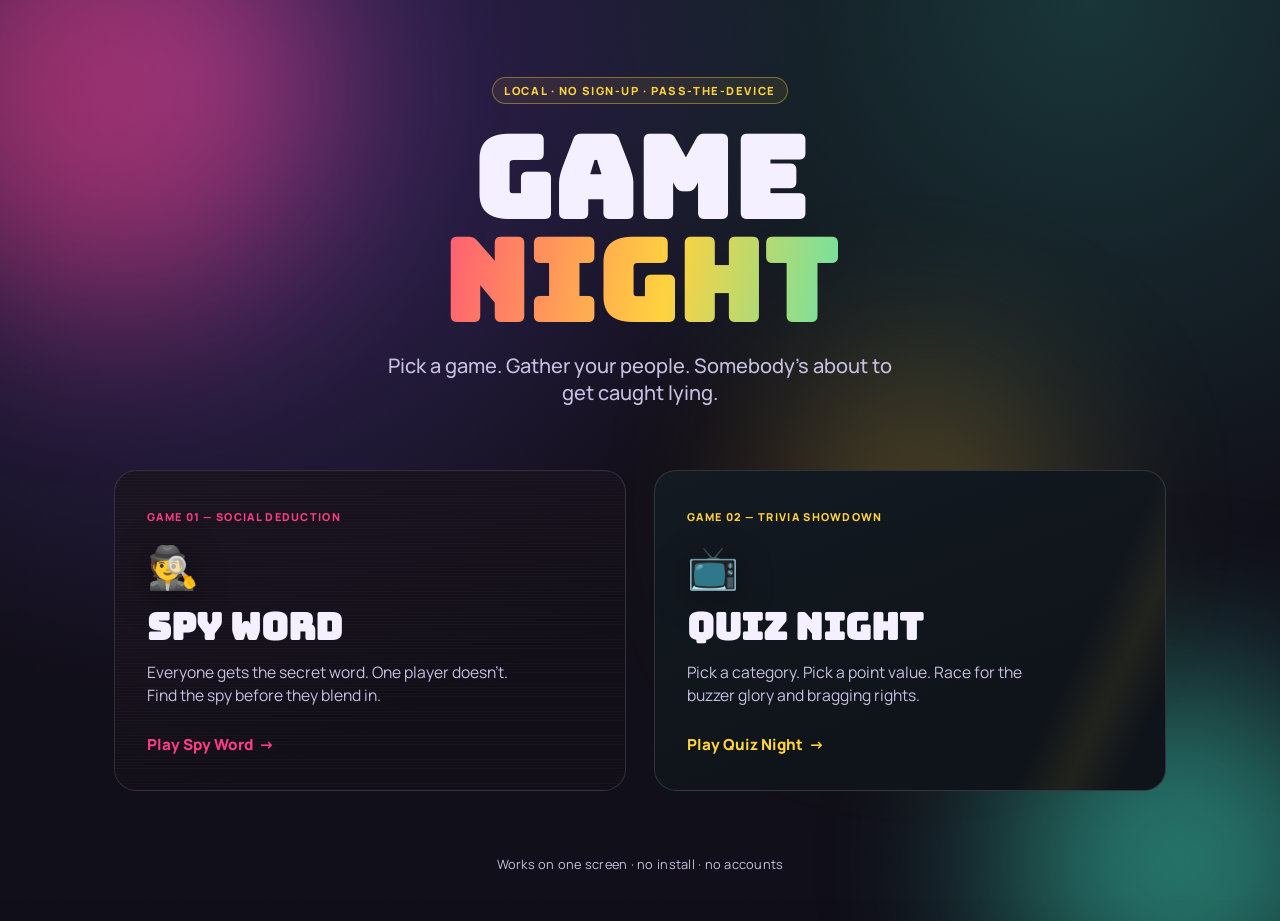
==== index.html @ 62aeed28 "Initial commit" ====
<!DOCTYPE html>
<html lang="en">
<head>
<meta charset="UTF-8">
<meta name="viewport" content="width=device-width, initial-scale=1.0">
<title>Game Night</title>
<link rel="icon" href="data:image/svg+xml,<svg xmlns=%22http://www.w3.org/2000/svg%22 viewBox=%220 0 100 100%22><text y=%22.9em%22 font-size=%2290%22>🎉</text></svg>">
<link rel="preconnect" href="https://fonts.googleapis.com">
<link rel="preconnect" href="https://fonts.gstatic.com" crossorigin>
<link href="https://fonts.googleapis.com/css2?family=Bungee&family=Manrope:wght@400;500;700;800&display=swap" rel="stylesheet">
<link rel="stylesheet" href="css/style.css">
</head>
<body>

<div class="noise-overlay"></div>
<div class="glow glow-a"></div>
<div class="glow glow-b"></div>
<div class="glow glow-c"></div>

<main class="home">
  <header class="home-header">
    <div class="badge">LOCAL &middot; NO SIGN-UP &middot; PASS-THE-DEVICE</div>
    <h1 class="home-title">
      <span class="line line-1">GAME</span>
      <span class="line line-2">NIGHT</span>
    </h1>
    <p class="home-tagline">Pick a game. Gather your people. Somebody's about to get caught lying.</p>
  </header>

  <section class="game-grid">
    <a class="game-card card-spy" href="spy.html">
      <div class="card-glow"></div>
      <span class="card-kicker">GAME 01 &mdash; SOCIAL DEDUCTION</span>
      <span class="card-icon" aria-hidden="true">🕵️</span>
      <h2 class="card-title">Spy Word</h2>
      <p class="card-desc">Everyone gets the secret word. One player doesn't. Find the spy before they blend in.</p>
      <span class="card-cta">Play Spy Word <span class="arrow">→</span></span>
      <div class="card-deco spy-scanline"></div>
    </a>

    <a class="game-card card-quiz" href="quiz.html">
      <div class="card-glow"></div>
      <span class="card-kicker">GAME 02 &mdash; TRIVIA SHOWDOWN</span>
      <span class="card-icon" aria-hidden="true">📺</span>
      <h2 class="card-title">Quiz Night</h2>
      <p class="card-desc">Pick a category. Pick a point value. Race for the buzzer glory and bragging rights.</p>
      <span class="card-cta">Play Quiz Night <span class="arrow">→</span></span>
      <div class="card-deco quiz-shine"></div>
    </a>
  </section>

  <footer class="home-footer">Works on one screen &middot; no install &middot; no accounts</footer>
</main>

</body>
</html>
---- css/style.css ----
:root{
  --ink:#100e18;
  --ink-2:#17131f;
  --paper:#f4f0ff;
  --paper-dim:#c7bfe0;
  --magenta:#ff3d81;
  --gold:#ffd23f;
  --cyan:#3ee6c4;
  --violet:#8a5cff;
  --border:rgba(244,240,255,0.14);
  --radius:22px;
  --font-display:"Bungee", system-ui, sans-serif;
  --font-body:"Manrope", system-ui, sans-serif;
}

*,*::before,*::after{box-sizing:border-box;}
html,body{margin:0;padding:0;}
body{
  min-height:100vh;
  background:
    radial-gradient(circle at 15% 8%, rgba(138,92,255,0.35), transparent 45%),
    radial-gradient(circle at 85% 0%, rgba(62,230,196,0.18), transparent 40%),
    var(--ink);
  color:var(--paper);
  font-family:var(--font-body);
  overflow-x:hidden;
  position:relative;
}

a{color:inherit;text-decoration:none;}
button{font-family:inherit;}

.noise-overlay{
  position:fixed;inset:0;pointer-events:none;z-index:1;opacity:0.05;mix-blend-mode:overlay;
  background-image:url("data:image/svg+xml,%3Csvg xmlns='http://www.w3.org/2000/svg' width='120' height='120'%3E%3Cfilter id='n'%3E%3CfeTurbulence type='fractalNoise' baseFrequency='0.9' numOctaves='2' stitchTiles='stitch'/%3E%3C/filter%3E%3Crect width='100%25' height='100%25' filter='url(%23n)'/%3E%3C/svg%3E");
}

.glow{position:fixed;border-radius:50%;filter:blur(90px);pointer-events:none;z-index:0;opacity:0.5;}
.glow-a{width:420px;height:420px;background:var(--magenta);top:-120px;left:-100px;animation:drift 14s ease-in-out infinite;}
.glow-b{width:360px;height:360px;background:var(--cyan);bottom:-140px;right:-80px;animation:drift 18s ease-in-out infinite reverse;}
.glow-c{width:300px;height:300px;background:var(--gold);top:40%;left:60%;opacity:0.25;animation:drift 22s ease-in-out infinite;}

@keyframes drift{
  0%,100%{transform:translate(0,0) scale(1);}
  50%{transform:translate(30px,-20px) scale(1.08);}
}

/* ---------- Home ---------- */
.home{
  position:relative;z-index:2;
  max-width:1100px;margin:0 auto;
  padding:clamp(2rem,6vw,5rem) 1.5rem 3rem;
  display:flex;flex-direction:column;align-items:center;
  min-height:100vh;
}

.home-header{text-align:center;margin-bottom:clamp(2.5rem,6vw,4rem);}

.badge{
  display:inline-block;
  font-size:0.7rem;letter-spacing:0.14em;font-weight:800;
  color:var(--gold);
  border:1px solid rgba(255,210,63,0.4);
  background:rgba(255,210,63,0.08);
  padding:0.45em 1em;border-radius:999px;
  margin-bottom:1.5rem;
  animation:fadeUp 0.7s ease both;
}

.home-title{
  font-family:var(--font-display);
  font-size:clamp(3.2rem,12vw,7rem);
  line-height:0.92;
  margin:0 0 1.1rem;
  letter-spacing:0.01em;
}
.home-title .line{display:block;}
.line-1{
  color:var(--paper);
  animation:fadeUp 0.7s ease 0.05s both;
}
.line-2{
  background:linear-gradient(100deg,var(--magenta),var(--gold) 55%,var(--cyan));
  -webkit-background-clip:text;background-clip:text;color:transparent;
  animation:fadeUp 0.7s ease 0.15s both;
}

.home-tagline{
  font-size:clamp(1rem,2.2vw,1.25rem);
  color:var(--paper-dim);
  max-width:520px;margin:0 auto;
  font-weight:500;
  animation:fadeUp 0.7s ease 0.25s both;
}

.game-grid{
  display:grid;
  grid-template-columns:repeat(auto-fit,minmax(300px,1fr));
  gap:1.75rem;
  width:100%;
  animation:fadeUp 0.8s ease 0.35s both;
}

.game-card{
  position:relative;
  overflow:hidden;
  border-radius:var(--radius);
  border:1px solid var(--border);
  padding:2.4rem 2rem 2.2rem;
  display:flex;flex-direction:column;align-items:flex-start;
  min-height:300px;
  transition:transform 0.35s cubic-bezier(.2,.8,.2,1), border-color 0.35s;
  background:var(--ink-2);
}

.game-card:hover, .game-card:focus-visible{
  transform:translateY(-8px) rotate(-0.3deg);
}

.card-glow{
  position:absolute;inset:-40%;
  opacity:0;transition:opacity 0.4s;
  pointer-events:none;
}
.game-card:hover .card-glow{opacity:1;}

.card-spy{background:linear-gradient(160deg,#1a1420 0%,#120e18 70%);}
.card-spy:hover{border-color:rgba(255,61,129,0.55);box-shadow:0 20px 60px -20px rgba(255,61,129,0.4);}
.card-spy .card-glow{background:radial-gradient(circle at 30% 20%, rgba(255,61,129,0.35), transparent 60%);}
.card-spy .card-kicker{color:var(--magenta);}

.card-quiz{background:linear-gradient(160deg,#141a22 0%,#0f141a 70%);}
.card-quiz:hover{border-color:rgba(255,210,63,0.55);box-shadow:0 20px 60px -20px rgba(255,210,63,0.35);}
.card-quiz .card-glow{background:radial-gradient(circle at 75% 15%, rgba(255,210,63,0.3), transparent 60%);}
.card-quiz .card-kicker{color:var(--gold);}

.card-kicker{
  font-size:0.68rem;font-weight:800;letter-spacing:0.12em;
  position:relative;z-index:2;
}
.card-icon{font-size:2.6rem;margin:0.9rem 0 0.5rem;position:relative;z-index:2;filter:drop-shadow(0 6px 18px rgba(0,0,0,0.4));}
.card-title{
  font-family:var(--font-display);
  font-size:clamp(1.7rem,3.4vw,2.3rem);
  margin:0 0 0.6rem;
  position:relative;z-index:2;
}
.card-desc{
  color:var(--paper-dim);
  font-size:0.98rem;line-height:1.5;
  margin:0 0 1.6rem;
  position:relative;z-index:2;
  max-width:38ch;
}
.card-cta{
  margin-top:auto;
  font-weight:800;font-size:0.95rem;
  display:inline-flex;align-items:center;gap:0.4em;
  position:relative;z-index:2;
}
.card-spy .card-cta{color:var(--magenta);}
.card-quiz .card-cta{color:var(--gold);}
.arrow{transition:transform 0.3s;}
.game-card:hover .arrow{transform:translateX(6px);}

.card-deco{position:absolute;pointer-events:none;z-index:1;}
.spy-scanline{
  inset:0;
  background:repeating-linear-gradient(180deg, rgba(255,255,255,0.02) 0px, rgba(255,255,255,0.02) 1px, transparent 1px, transparent 3px);
}
.quiz-shine{
  top:-60%;right:-30%;width:70%;height:220%;
  background:linear-gradient(100deg, transparent 40%, rgba(255,210,63,0.08) 50%, transparent 60%);
  transform:rotate(15deg);
}

.home-footer{
  margin-top:clamp(2.5rem,6vw,4rem);
  font-size:0.8rem;color:var(--paper-dim);
  opacity:0.7;letter-spacing:0.02em;
  animation:fadeUp 0.9s ease 0.45s both;
}

@keyframes fadeUp{
  from{opacity:0;transform:translateY(16px);}
  to{opacity:1;transform:translateY(0);}
}

@media (max-width:520px){
  .badge{font-size:0.62rem;}
}
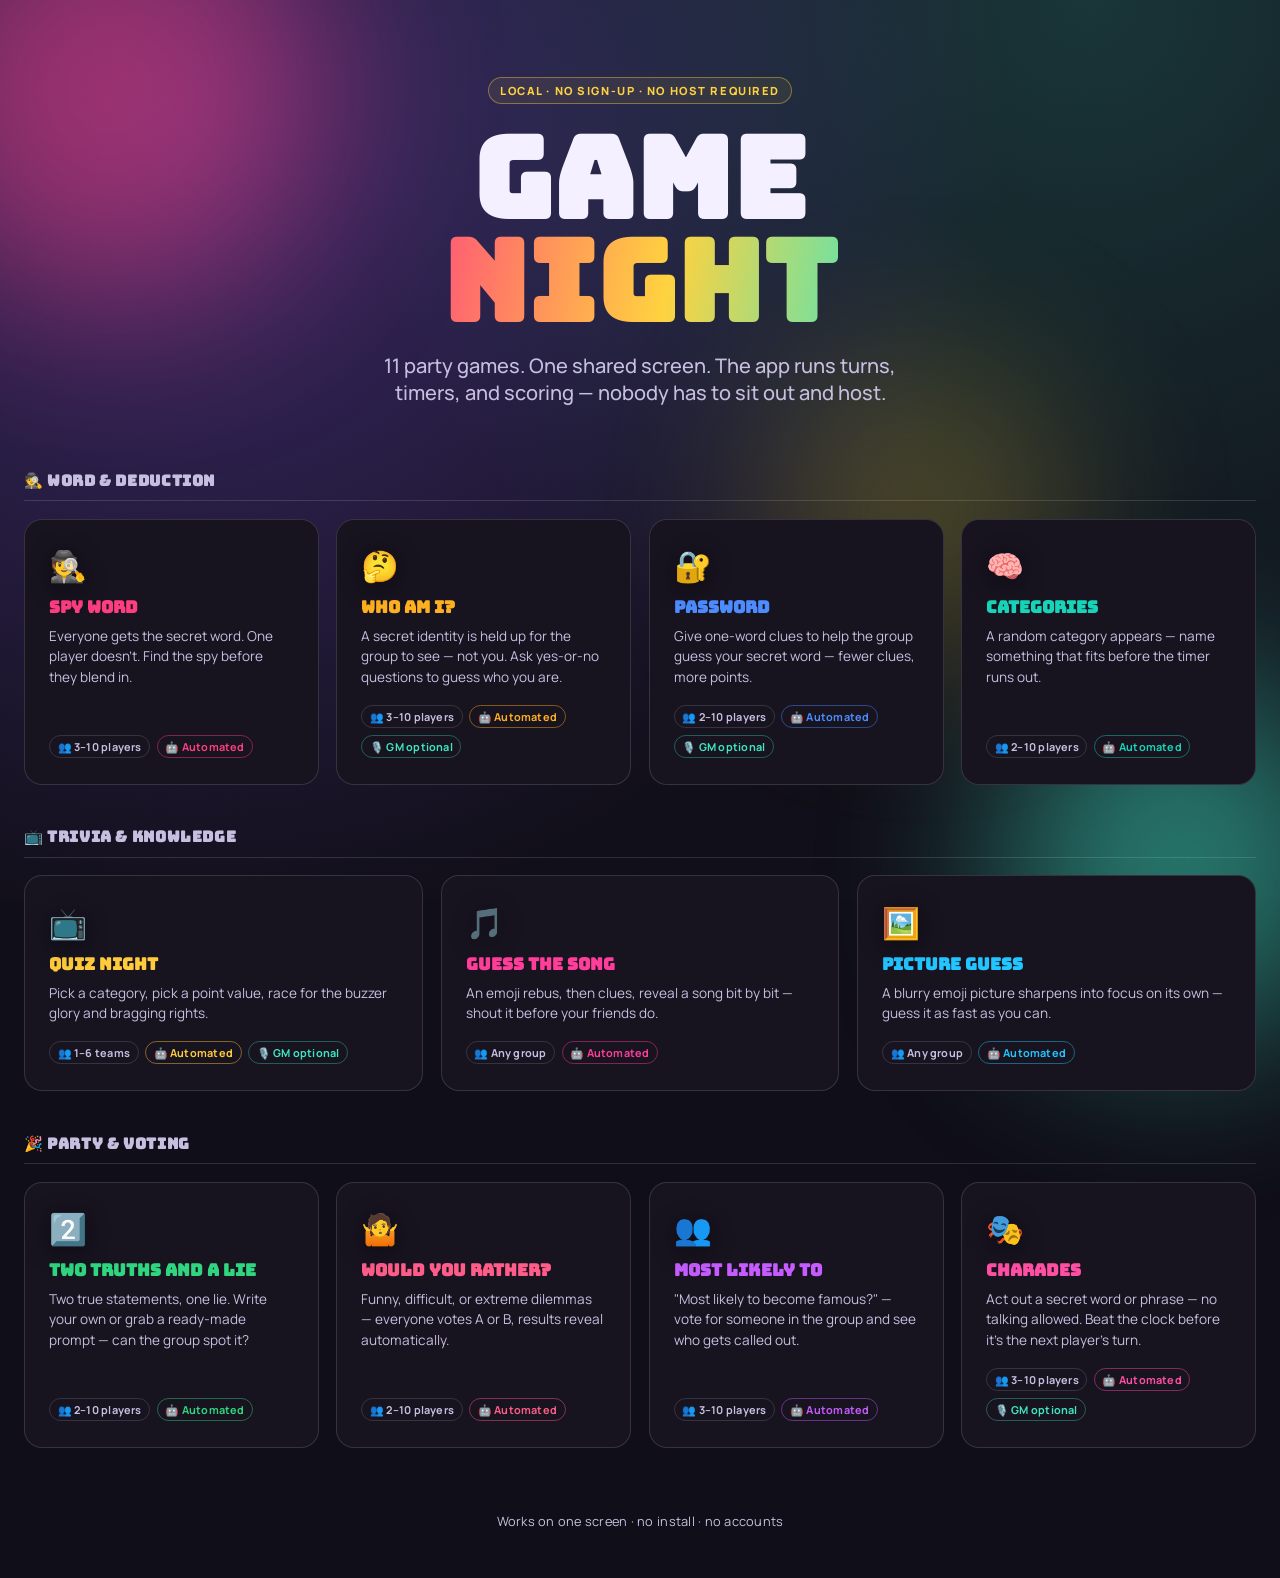
==== commit 74d49906: "Add 9 party games, shared UI, and assets Adds nine new party games (Who Am I, Password, Categories, " ====
--- a/index.html
+++ b/index.html
@@ -19,34 +19,145 @@
 
 <main class="home">
   <header class="home-header">
-    <div class="badge">LOCAL &middot; NO SIGN-UP &middot; PASS-THE-DEVICE</div>
+    <div class="badge">LOCAL &middot; NO SIGN-UP &middot; NO HOST REQUIRED</div>
     <h1 class="home-title">
       <span class="line line-1">GAME</span>
       <span class="line line-2">NIGHT</span>
     </h1>
-    <p class="home-tagline">Pick a game. Gather your people. Somebody's about to get caught lying.</p>
+    <p class="home-tagline">11 party games. One shared screen. The app runs turns, timers, and scoring &mdash; nobody has to sit out and host.</p>
   </header>
 
-  <section class="game-grid">
-    <a class="game-card card-spy" href="spy.html">
-      <div class="card-glow"></div>
-      <span class="card-kicker">GAME 01 &mdash; SOCIAL DEDUCTION</span>
-      <span class="card-icon" aria-hidden="true">🕵️</span>
-      <h2 class="card-title">Spy Word</h2>
-      <p class="card-desc">Everyone gets the secret word. One player doesn't. Find the spy before they blend in.</p>
-      <span class="card-cta">Play Spy Word <span class="arrow">→</span></span>
-      <div class="card-deco spy-scanline"></div>
-    </a>
+  <section class="game-groups">
 
-    <a class="game-card card-quiz" href="quiz.html">
-      <div class="card-glow"></div>
-      <span class="card-kicker">GAME 02 &mdash; TRIVIA SHOWDOWN</span>
-      <span class="card-icon" aria-hidden="true">📺</span>
-      <h2 class="card-title">Quiz Night</h2>
-      <p class="card-desc">Pick a category. Pick a point value. Race for the buzzer glory and bragging rights.</p>
-      <span class="card-cta">Play Quiz Night <span class="arrow">→</span></span>
-      <div class="card-deco quiz-shine"></div>
-    </a>
+    <div class="game-group">
+      <h2 class="game-group-label">🕵️ Word &amp; Deduction</h2>
+      <div class="game-grid">
+        <a class="game-card" href="spy.html" style="--card-accent:#ff3d81">
+          <span class="card-icon" aria-hidden="true">🕵️</span>
+          <h3 class="card-title">Spy Word</h3>
+          <p class="card-desc">Everyone gets the secret word. One player doesn't. Find the spy before they blend in.</p>
+          <div class="card-meta">
+            <span class="meta-chip">👥 3&ndash;10 players</span>
+            <span class="meta-chip meta-auto">🤖 Automated</span>
+          </div>
+        </a>
+
+        <a class="game-card" href="whoami.html" style="--card-accent:#ffb020">
+          <span class="card-icon" aria-hidden="true">🤔</span>
+          <h3 class="card-title">Who Am I?</h3>
+          <p class="card-desc">A secret identity is held up for the group to see &mdash; not you. Ask yes-or-no questions to guess who you are.</p>
+          <div class="card-meta">
+            <span class="meta-chip">👥 3&ndash;10 players</span>
+            <span class="meta-chip meta-auto">🤖 Automated</span>
+            <span class="meta-chip meta-gm">🎙️ GM optional</span>
+          </div>
+        </a>
+
+        <a class="game-card" href="password.html" style="--card-accent:#4d8cff">
+          <span class="card-icon" aria-hidden="true">🔐</span>
+          <h3 class="card-title">Password</h3>
+          <p class="card-desc">Give one-word clues to help the group guess your secret word &mdash; fewer clues, more points.</p>
+          <div class="card-meta">
+            <span class="meta-chip">👥 2&ndash;10 players</span>
+            <span class="meta-chip meta-auto">🤖 Automated</span>
+            <span class="meta-chip meta-gm">🎙️ GM optional</span>
+          </div>
+        </a>
+
+        <a class="game-card" href="categories.html" style="--card-accent:#17d4b8">
+          <span class="card-icon" aria-hidden="true">🧠</span>
+          <h3 class="card-title">Categories</h3>
+          <p class="card-desc">A random category appears &mdash; name something that fits before the timer runs out.</p>
+          <div class="card-meta">
+            <span class="meta-chip">👥 2&ndash;10 players</span>
+            <span class="meta-chip meta-auto">🤖 Automated</span>
+          </div>
+        </a>
+      </div>
+    </div>
+
+    <div class="game-group">
+      <h2 class="game-group-label">📺 Trivia &amp; Knowledge</h2>
+      <div class="game-grid">
+        <a class="game-card" href="quiz.html" style="--card-accent:#ffcb3c">
+          <span class="card-icon" aria-hidden="true">📺</span>
+          <h3 class="card-title">Quiz Night</h3>
+          <p class="card-desc">Pick a category, pick a point value, race for the buzzer glory and bragging rights.</p>
+          <div class="card-meta">
+            <span class="meta-chip">👥 1&ndash;6 teams</span>
+            <span class="meta-chip meta-auto">🤖 Automated</span>
+            <span class="meta-chip meta-gm">🎙️ GM optional</span>
+          </div>
+        </a>
+
+        <a class="game-card" href="guessthesong.html" style="--card-accent:#ff3d9a">
+          <span class="card-icon" aria-hidden="true">🎵</span>
+          <h3 class="card-title">Guess the Song</h3>
+          <p class="card-desc">An emoji rebus, then clues, reveal a song bit by bit &mdash; shout it before your friends do.</p>
+          <div class="card-meta">
+            <span class="meta-chip">👥 Any group</span>
+            <span class="meta-chip meta-auto">🤖 Automated</span>
+          </div>
+        </a>
+
+        <a class="game-card" href="pictureguess.html" style="--card-accent:#22c5ff">
+          <span class="card-icon" aria-hidden="true">🖼️</span>
+          <h3 class="card-title">Picture Guess</h3>
+          <p class="card-desc">A blurry emoji picture sharpens into focus on its own &mdash; guess it as fast as you can.</p>
+          <div class="card-meta">
+            <span class="meta-chip">👥 Any group</span>
+            <span class="meta-chip meta-auto">🤖 Automated</span>
+          </div>
+        </a>
+      </div>
+    </div>
+
+    <div class="game-group">
+      <h2 class="game-group-label">🎉 Party &amp; Voting</h2>
+      <div class="game-grid">
+        <a class="game-card" href="twotruths.html" style="--card-accent:#2fd67f">
+          <span class="card-icon" aria-hidden="true">2️⃣</span>
+          <h3 class="card-title">Two Truths and a Lie</h3>
+          <p class="card-desc">Two true statements, one lie. Write your own or grab a ready-made prompt &mdash; can the group spot it?</p>
+          <div class="card-meta">
+            <span class="meta-chip">👥 2&ndash;10 players</span>
+            <span class="meta-chip meta-auto">🤖 Automated</span>
+          </div>
+        </a>
+
+        <a class="game-card" href="wouldurather.html" style="--card-accent:#ff5c8a">
+          <span class="card-icon" aria-hidden="true">🤷</span>
+          <h3 class="card-title">Would You Rather?</h3>
+          <p class="card-desc">Funny, difficult, or extreme dilemmas &mdash; everyone votes A or B, results reveal automatically.</p>
+          <div class="card-meta">
+            <span class="meta-chip">👥 2&ndash;10 players</span>
+            <span class="meta-chip meta-auto">🤖 Automated</span>
+          </div>
+        </a>
+
+        <a class="game-card" href="mostlikely.html" style="--card-accent:#c65cff">
+          <span class="card-icon" aria-hidden="true">👥</span>
+          <h3 class="card-title">Most Likely To</h3>
+          <p class="card-desc">"Most likely to become famous?" &mdash; vote for someone in the group and see who gets called out.</p>
+          <div class="card-meta">
+            <span class="meta-chip">👥 3&ndash;10 players</span>
+            <span class="meta-chip meta-auto">🤖 Automated</span>
+          </div>
+        </a>
+
+        <a class="game-card" href="charades.html" style="--card-accent:#ff4fa3">
+          <span class="card-icon" aria-hidden="true">🎭</span>
+          <h3 class="card-title">Charades</h3>
+          <p class="card-desc">Act out a secret word or phrase &mdash; no talking allowed. Beat the clock before it's the next player's turn.</p>
+          <div class="card-meta">
+            <span class="meta-chip">👥 3&ndash;10 players</span>
+            <span class="meta-chip meta-auto">🤖 Automated</span>
+            <span class="meta-chip meta-gm">🎙️ GM optional</span>
+          </div>
+        </a>
+      </div>
+    </div>
+
   </section>
 
   <footer class="home-footer">Works on one screen &middot; no install &middot; no accounts</footer>
--- a/css/style.css
+++ b/css/style.css
@@ -48,7 +48,7 @@
 /* ---------- Home ---------- */
 .home{
   position:relative;z-index:2;
-  max-width:1100px;margin:0 auto;
+  max-width:1280px;margin:0 auto;
   padding:clamp(2rem,6vw,5rem) 1.5rem 3rem;
   display:flex;flex-direction:column;align-items:center;
   min-height:100vh;
@@ -93,86 +93,72 @@
   animation:fadeUp 0.7s ease 0.25s both;
 }
 
-.game-grid{
-  display:grid;
-  grid-template-columns:repeat(auto-fit,minmax(300px,1fr));
-  gap:1.75rem;
+.game-groups{
   width:100%;
+  display:flex;flex-direction:column;gap:2.6rem;
   animation:fadeUp 0.8s ease 0.35s both;
 }
 
+.game-group-label{
+  font-family:var(--font-display);
+  font-size:0.95rem;letter-spacing:0.04em;
+  color:var(--paper-dim);
+  margin:0 0 1.1rem;
+  padding-bottom:0.6rem;
+  border-bottom:1px solid var(--border);
+}
+
+.game-grid{
+  display:grid;
+  grid-template-columns:repeat(auto-fit,minmax(240px,1fr));
+  gap:1.1rem;
+  width:100%;
+}
+
 .game-card{
+  --card-accent:#ff3d81;
   position:relative;
   overflow:hidden;
-  border-radius:var(--radius);
+  border-radius:18px;
   border:1px solid var(--border);
-  padding:2.4rem 2rem 2.2rem;
+  padding:1.6rem 1.5rem;
   display:flex;flex-direction:column;align-items:flex-start;
-  min-height:300px;
-  transition:transform 0.35s cubic-bezier(.2,.8,.2,1), border-color 0.35s;
+  min-height:190px;
+  transition:transform 0.3s cubic-bezier(.2,.8,.2,1), border-color 0.3s, box-shadow 0.3s;
   background:var(--ink-2);
 }
 
 .game-card:hover, .game-card:focus-visible{
-  transform:translateY(-8px) rotate(-0.3deg);
+  transform:translateY(-5px);
+  border-color:color-mix(in srgb, var(--card-accent) 55%, transparent);
+  box-shadow:0 16px 40px -18px color-mix(in srgb, var(--card-accent) 55%, transparent);
 }
 
-.card-glow{
-  position:absolute;inset:-40%;
-  opacity:0;transition:opacity 0.4s;
-  pointer-events:none;
-}
-.game-card:hover .card-glow{opacity:1;}
-
-.card-spy{background:linear-gradient(160deg,#1a1420 0%,#120e18 70%);}
-.card-spy:hover{border-color:rgba(255,61,129,0.55);box-shadow:0 20px 60px -20px rgba(255,61,129,0.4);}
-.card-spy .card-glow{background:radial-gradient(circle at 30% 20%, rgba(255,61,129,0.35), transparent 60%);}
-.card-spy .card-kicker{color:var(--magenta);}
-
-.card-quiz{background:linear-gradient(160deg,#141a22 0%,#0f141a 70%);}
-.card-quiz:hover{border-color:rgba(255,210,63,0.55);box-shadow:0 20px 60px -20px rgba(255,210,63,0.35);}
-.card-quiz .card-glow{background:radial-gradient(circle at 75% 15%, rgba(255,210,63,0.3), transparent 60%);}
-.card-quiz .card-kicker{color:var(--gold);}
-
-.card-kicker{
-  font-size:0.68rem;font-weight:800;letter-spacing:0.12em;
-  position:relative;z-index:2;
-}
-.card-icon{font-size:2.6rem;margin:0.9rem 0 0.5rem;position:relative;z-index:2;filter:drop-shadow(0 6px 18px rgba(0,0,0,0.4));}
+.card-icon{font-size:1.9rem;margin:0 0 0.6rem;filter:drop-shadow(0 4px 12px rgba(0,0,0,0.4));}
 .card-title{
   font-family:var(--font-display);
-  font-size:clamp(1.7rem,3.4vw,2.3rem);
-  margin:0 0 0.6rem;
-  position:relative;z-index:2;
+  font-size:1.05rem;
+  margin:0 0 0.5rem;
+  color:var(--card-accent);
 }
 .card-desc{
   color:var(--paper-dim);
-  font-size:0.98rem;line-height:1.5;
-  margin:0 0 1.6rem;
-  position:relative;z-index:2;
-  max-width:38ch;
+  font-size:0.85rem;line-height:1.5;
+  margin:0 0 1.1rem;
 }
-.card-cta{
+.card-meta{
   margin-top:auto;
-  font-weight:800;font-size:0.95rem;
-  display:inline-flex;align-items:center;gap:0.4em;
-  position:relative;z-index:2;
+  display:flex;flex-wrap:wrap;gap:0.4rem;
 }
-.card-spy .card-cta{color:var(--magenta);}
-.card-quiz .card-cta{color:var(--gold);}
-.arrow{transition:transform 0.3s;}
-.game-card:hover .arrow{transform:translateX(6px);}
-
-.card-deco{position:absolute;pointer-events:none;z-index:1;}
-.spy-scanline{
-  inset:0;
-  background:repeating-linear-gradient(180deg, rgba(255,255,255,0.02) 0px, rgba(255,255,255,0.02) 1px, transparent 1px, transparent 3px);
+.meta-chip{
+  font-size:0.68rem;font-weight:700;letter-spacing:0.02em;
+  color:var(--paper-dim);
+  border:1px solid var(--border);
+  border-radius:999px;
+  padding:0.3em 0.7em;
 }
-.quiz-shine{
-  top:-60%;right:-30%;width:70%;height:220%;
-  background:linear-gradient(100deg, transparent 40%, rgba(255,210,63,0.08) 50%, transparent 60%);
-  transform:rotate(15deg);
-}
+.meta-chip.meta-auto{color:var(--card-accent);border-color:color-mix(in srgb, var(--card-accent) 45%, transparent);}
+.meta-chip.meta-gm{color:var(--cyan);border-color:rgba(62,230,196,0.35);}
 
 .home-footer{
   margin-top:clamp(2.5rem,6vw,4rem);
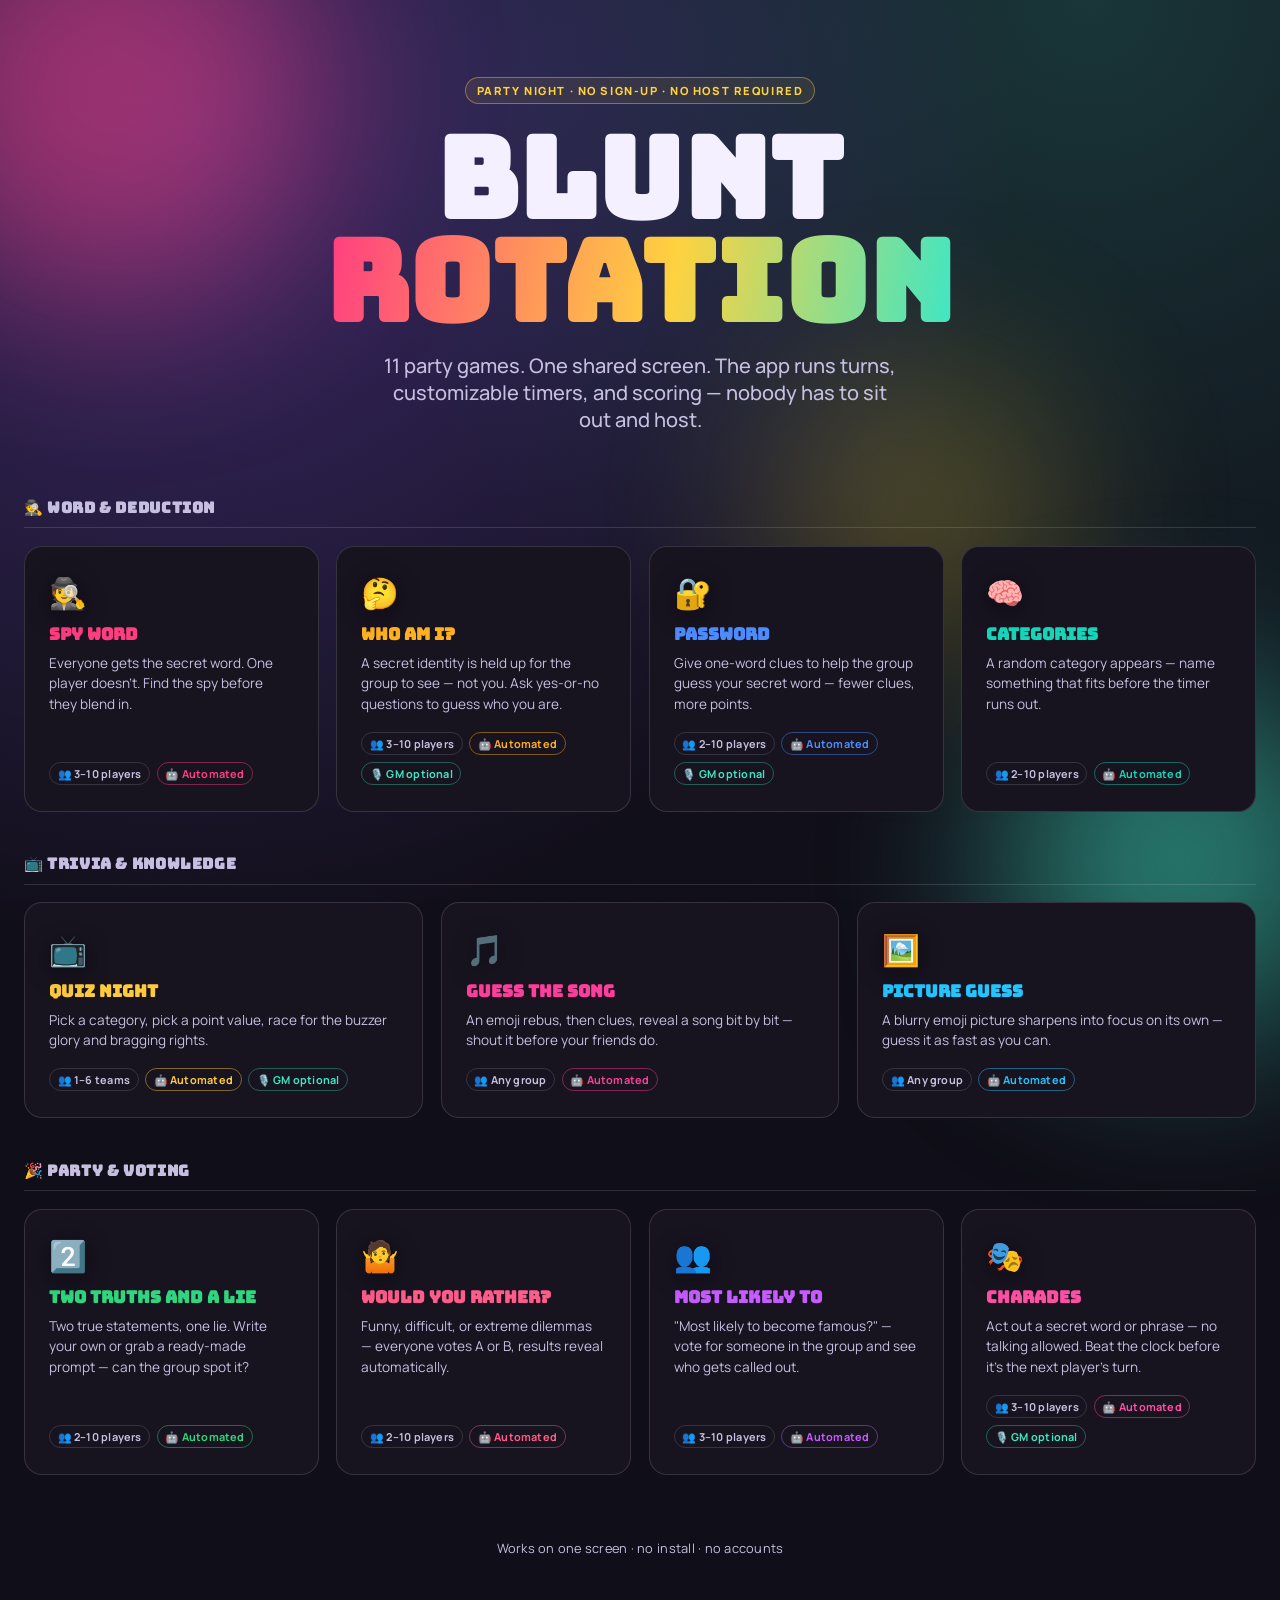
==== commit a6d83403: "Rename to Blunt Rotation Party Night; add universal customizable timer system Replaces every game's " ====
--- a/index.html
+++ b/index.html
@@ -3,7 +3,7 @@
 <head>
 <meta charset="UTF-8">
 <meta name="viewport" content="width=device-width, initial-scale=1.0">
-<title>Game Night</title>
+<title>Blunt Rotation Party Night</title>
 <link rel="icon" href="data:image/svg+xml,<svg xmlns=%22http://www.w3.org/2000/svg%22 viewBox=%220 0 100 100%22><text y=%22.9em%22 font-size=%2290%22>🎉</text></svg>">
 <link rel="preconnect" href="https://fonts.googleapis.com">
 <link rel="preconnect" href="https://fonts.gstatic.com" crossorigin>
@@ -19,12 +19,12 @@
 
 <main class="home">
   <header class="home-header">
-    <div class="badge">LOCAL &middot; NO SIGN-UP &middot; NO HOST REQUIRED</div>
+    <div class="badge">PARTY NIGHT &middot; NO SIGN-UP &middot; NO HOST REQUIRED</div>
     <h1 class="home-title">
-      <span class="line line-1">GAME</span>
-      <span class="line line-2">NIGHT</span>
+      <span class="line line-1">BLUNT</span>
+      <span class="line line-2">ROTATION</span>
     </h1>
-    <p class="home-tagline">11 party games. One shared screen. The app runs turns, timers, and scoring &mdash; nobody has to sit out and host.</p>
+    <p class="home-tagline">11 party games. One shared screen. The app runs turns, customizable timers, and scoring &mdash; nobody has to sit out and host.</p>
   </header>
 
   <section class="game-groups">
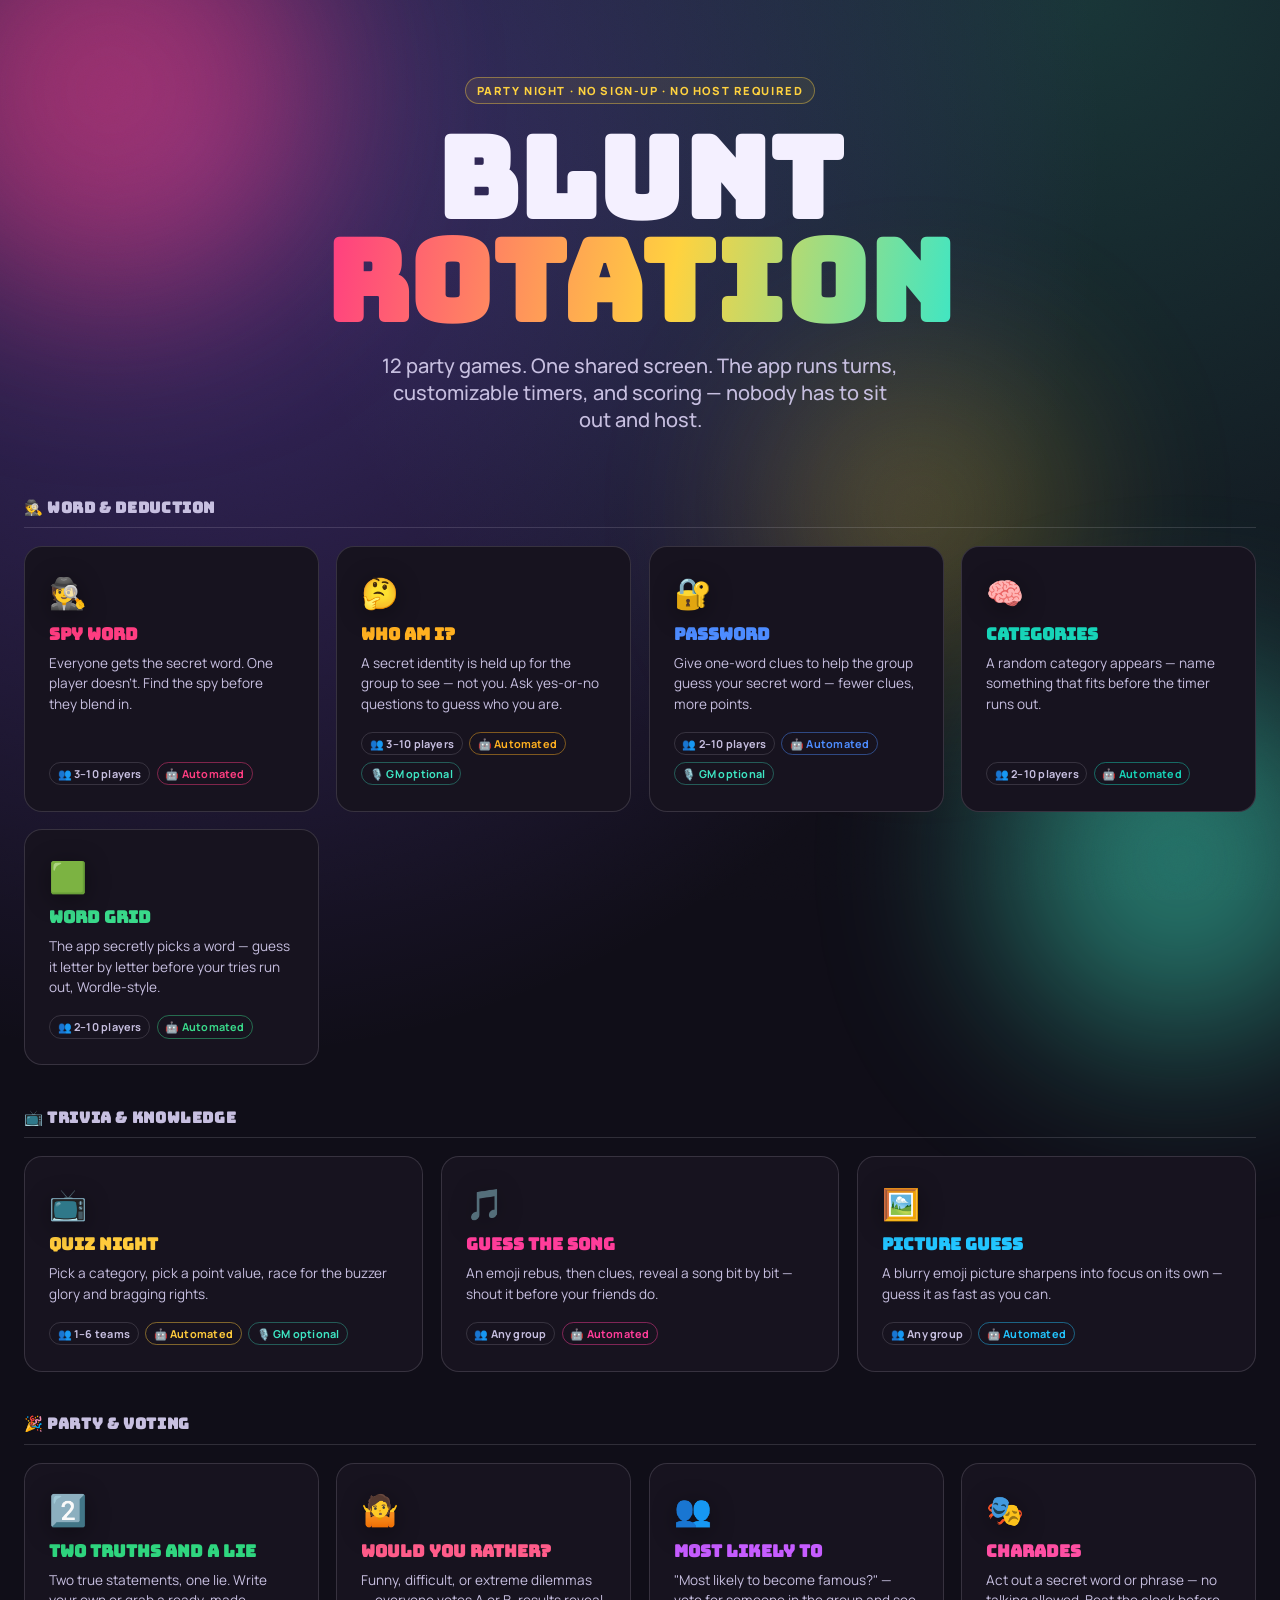
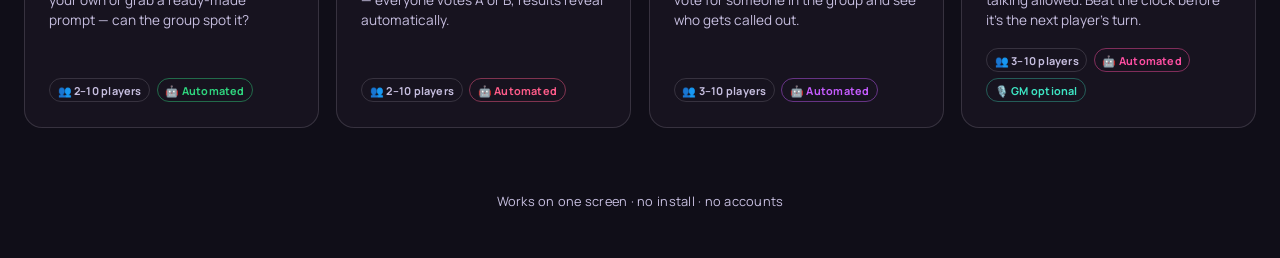
==== commit 0d4685f0: "Add Word Grid party game Adds a new Word Grid pass-and-play game with category selection, player set" ====
--- a/index.html
+++ b/index.html
@@ -24,7 +24,7 @@
       <span class="line line-1">BLUNT</span>
       <span class="line line-2">ROTATION</span>
     </h1>
-    <p class="home-tagline">11 party games. One shared screen. The app runs turns, customizable timers, and scoring &mdash; nobody has to sit out and host.</p>
+    <p class="home-tagline">12 party games. One shared screen. The app runs turns, customizable timers, and scoring &mdash; nobody has to sit out and host.</p>
   </header>
 
   <section class="game-groups">
@@ -68,6 +68,16 @@
           <span class="card-icon" aria-hidden="true">🧠</span>
           <h3 class="card-title">Categories</h3>
           <p class="card-desc">A random category appears &mdash; name something that fits before the timer runs out.</p>
+          <div class="card-meta">
+            <span class="meta-chip">👥 2&ndash;10 players</span>
+            <span class="meta-chip meta-auto">🤖 Automated</span>
+          </div>
+        </a>
+
+        <a class="game-card" href="wordgrid.html" style="--card-accent:#39d98a">
+          <span class="card-icon" aria-hidden="true">🟩</span>
+          <h3 class="card-title">Word Grid</h3>
+          <p class="card-desc">The app secretly picks a word &mdash; guess it letter by letter before your tries run out, Wordle-style.</p>
           <div class="card-meta">
             <span class="meta-chip">👥 2&ndash;10 players</span>
             <span class="meta-chip meta-auto">🤖 Automated</span>
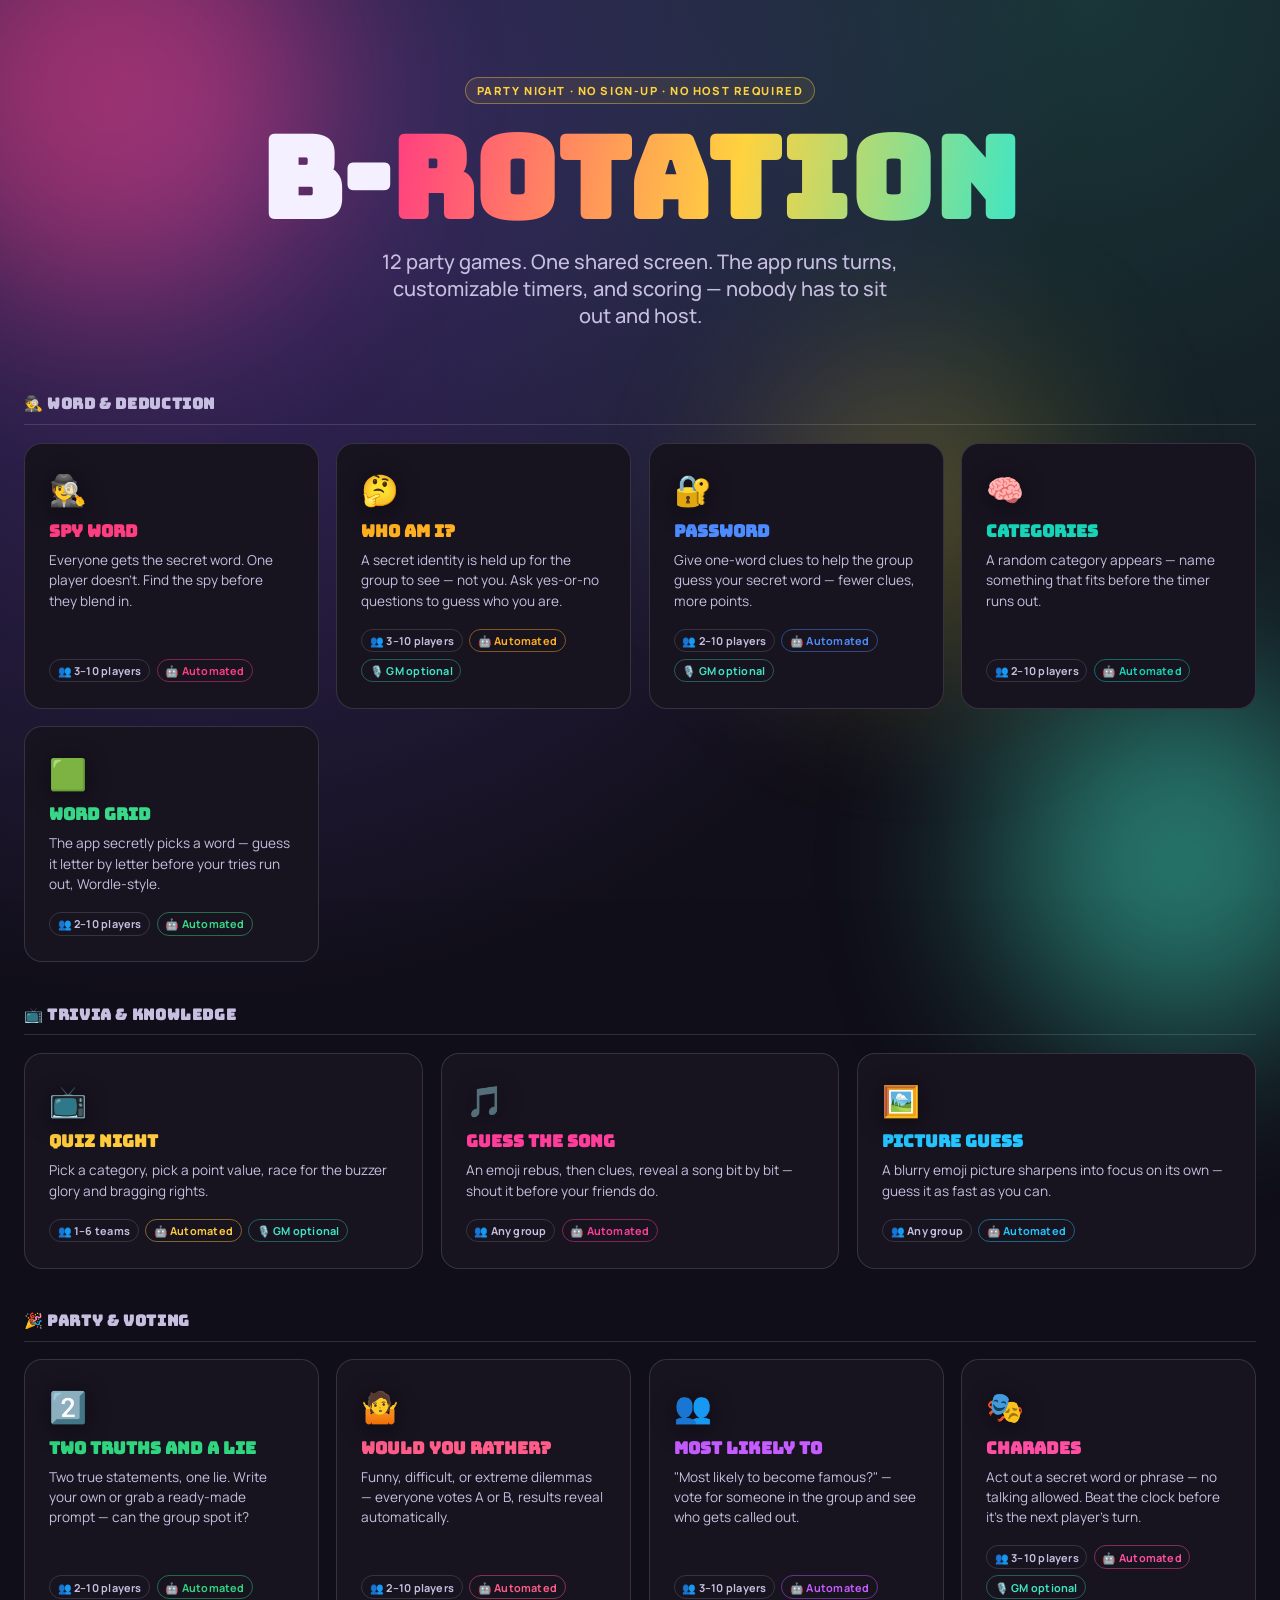
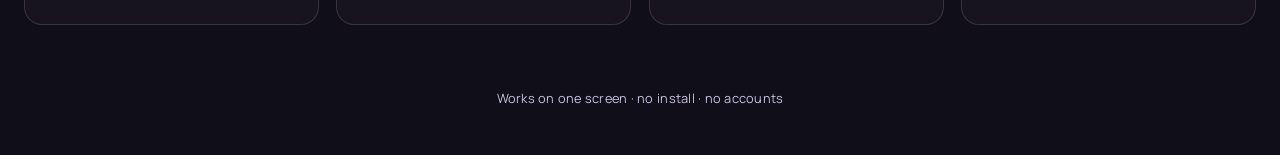
==== commit 094cedb5: "Rebrand app to B-Rotation Updated the site branding from "Blunt Rotation" to "B-Rotation" across the" ====
--- a/index.html
+++ b/index.html
@@ -3,7 +3,7 @@
 <head>
 <meta charset="UTF-8">
 <meta name="viewport" content="width=device-width, initial-scale=1.0">
-<title>Blunt Rotation Party Night</title>
+<title>B-Rotation Party Night</title>
 <link rel="icon" href="data:image/svg+xml,<svg xmlns=%22http://www.w3.org/2000/svg%22 viewBox=%220 0 100 100%22><text y=%22.9em%22 font-size=%2290%22>🎉</text></svg>">
 <link rel="preconnect" href="https://fonts.googleapis.com">
 <link rel="preconnect" href="https://fonts.gstatic.com" crossorigin>
@@ -21,8 +21,7 @@
   <header class="home-header">
     <div class="badge">PARTY NIGHT &middot; NO SIGN-UP &middot; NO HOST REQUIRED</div>
     <h1 class="home-title">
-      <span class="line line-1">BLUNT</span>
-      <span class="line line-2">ROTATION</span>
+      <span class="line line-1">B-</span><span class="line line-2">ROTATION</span>
     </h1>
     <p class="home-tagline">12 party games. One shared screen. The app runs turns, customizable timers, and scoring &mdash; nobody has to sit out and host.</p>
   </header>
--- a/css/style.css
+++ b/css/style.css
@@ -74,7 +74,7 @@
   margin:0 0 1.1rem;
   letter-spacing:0.01em;
 }
-.home-title .line{display:block;}
+.home-title .line{display:inline-block;}
 .line-1{
   color:var(--paper);
   animation:fadeUp 0.7s ease 0.05s both;
